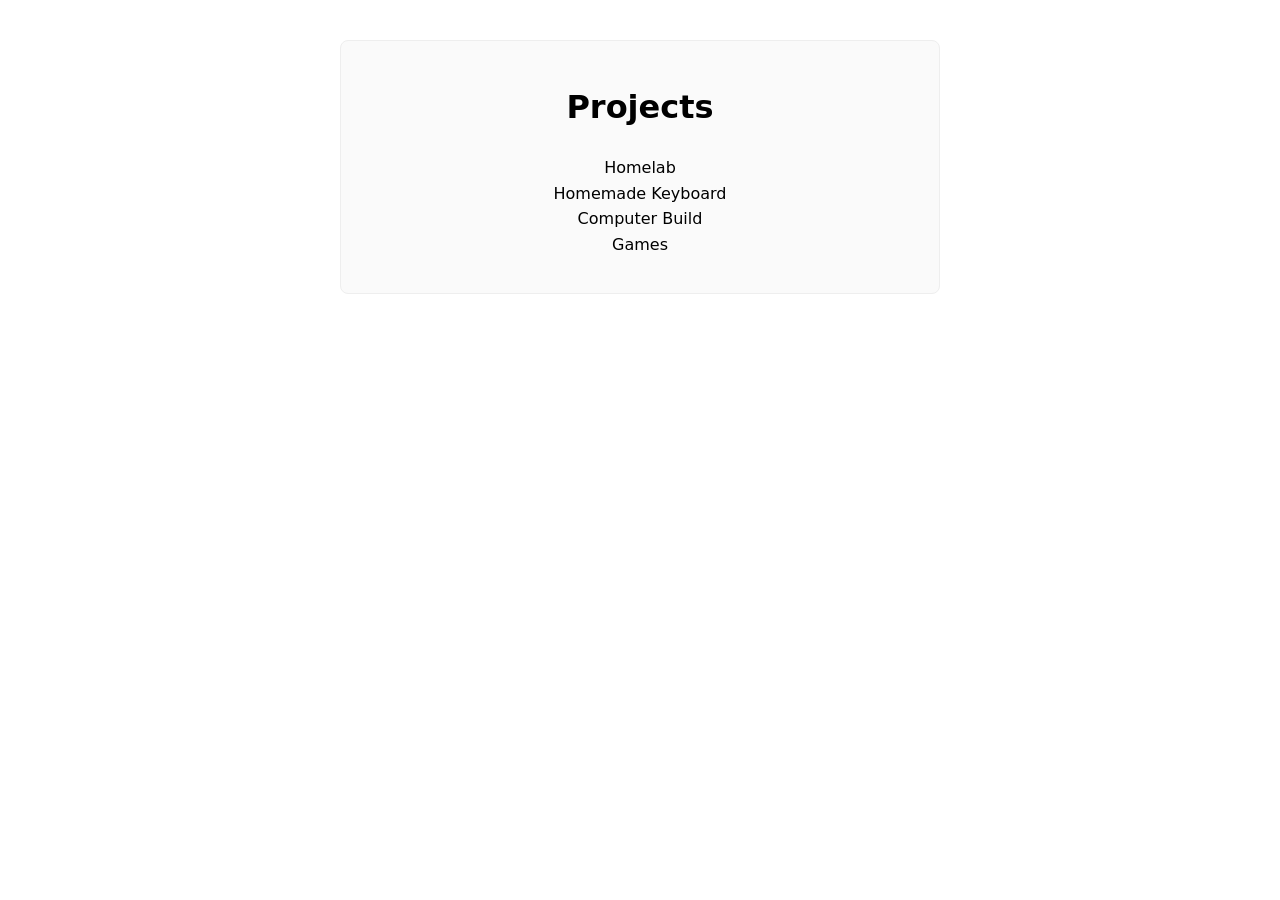
==== index.html @ ea63e4d2 "Replace newline characters with line breaks in projects" ====
<!DOCTYPE html>
<html lang="en">
<head>
    <meta charset="UTF-8">
    <meta name="viewport" content="width=device-width, initial-scale=1.0">
    <title>Portfolio</title>
    <style>
        body {
            font-family: system-ui, sans-serif;
            max-width: 600px;
            margin: 40px auto;
            padding: 0 20px;
            line-height: 1.6;
            text-align: center;
        }
        .card {
            border: 1px solid #eee;
            border-radius: 8px;
            padding: 20px;
            background: #fafafa;
        }
    </style>
</head>
<body>

    <main class="card">
        <h1>Projects</h1>
        <p>
        Homelab<br>
        Homemade Keyboard<br>
        Computer Build<br>
        Games<br>
        </p>
    </main>

</body>
</html>
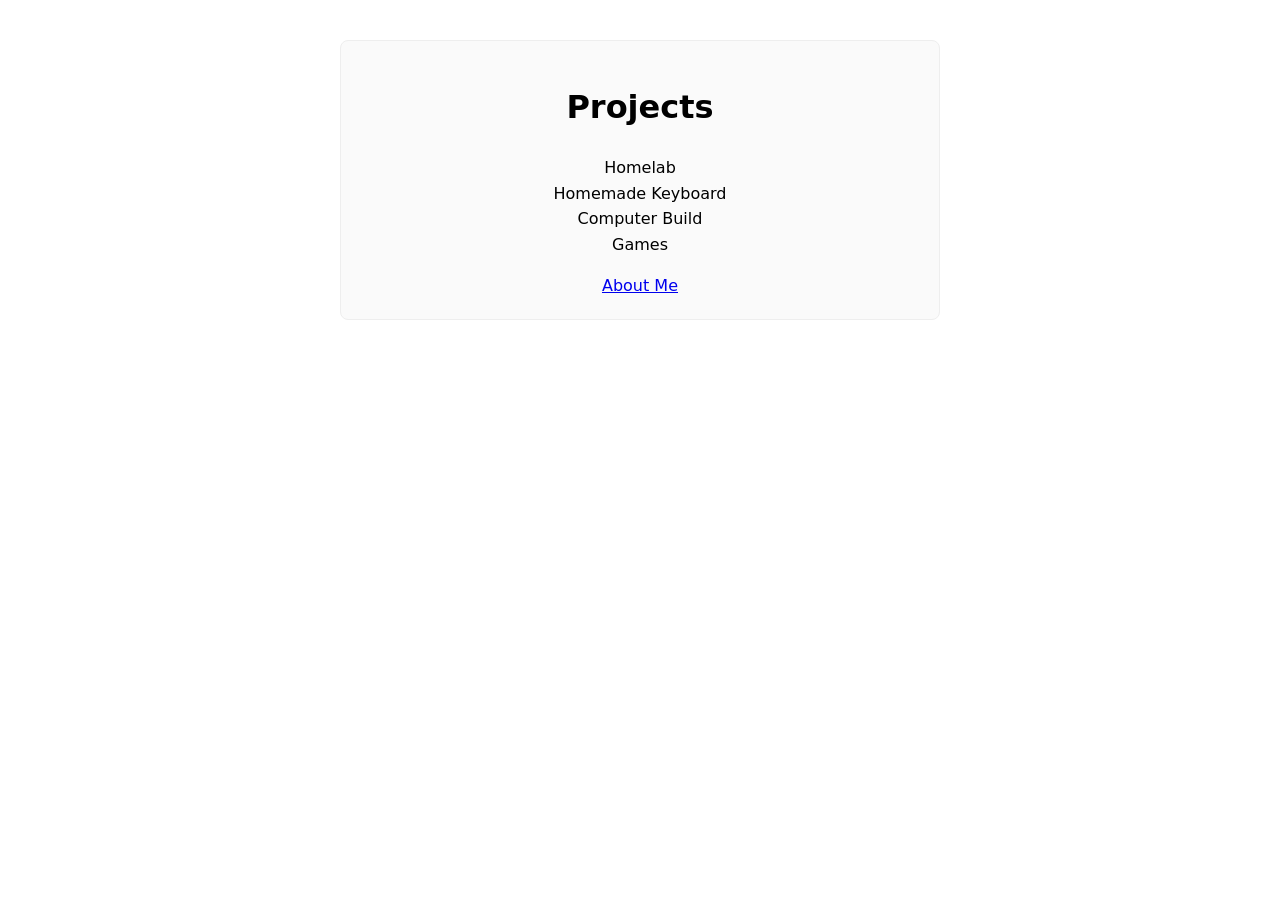
==== commit 9b8caa93: "Refactor title and add navigation to About Me" ====
--- a/index.html
+++ b/index.html
@@ -31,6 +31,9 @@
         Computer Build<br>
         Games<br>
         </p>
+        <nav>
+            <a href="about.html">About Me</a>
+        </nav>
     </main>
 
 </body>
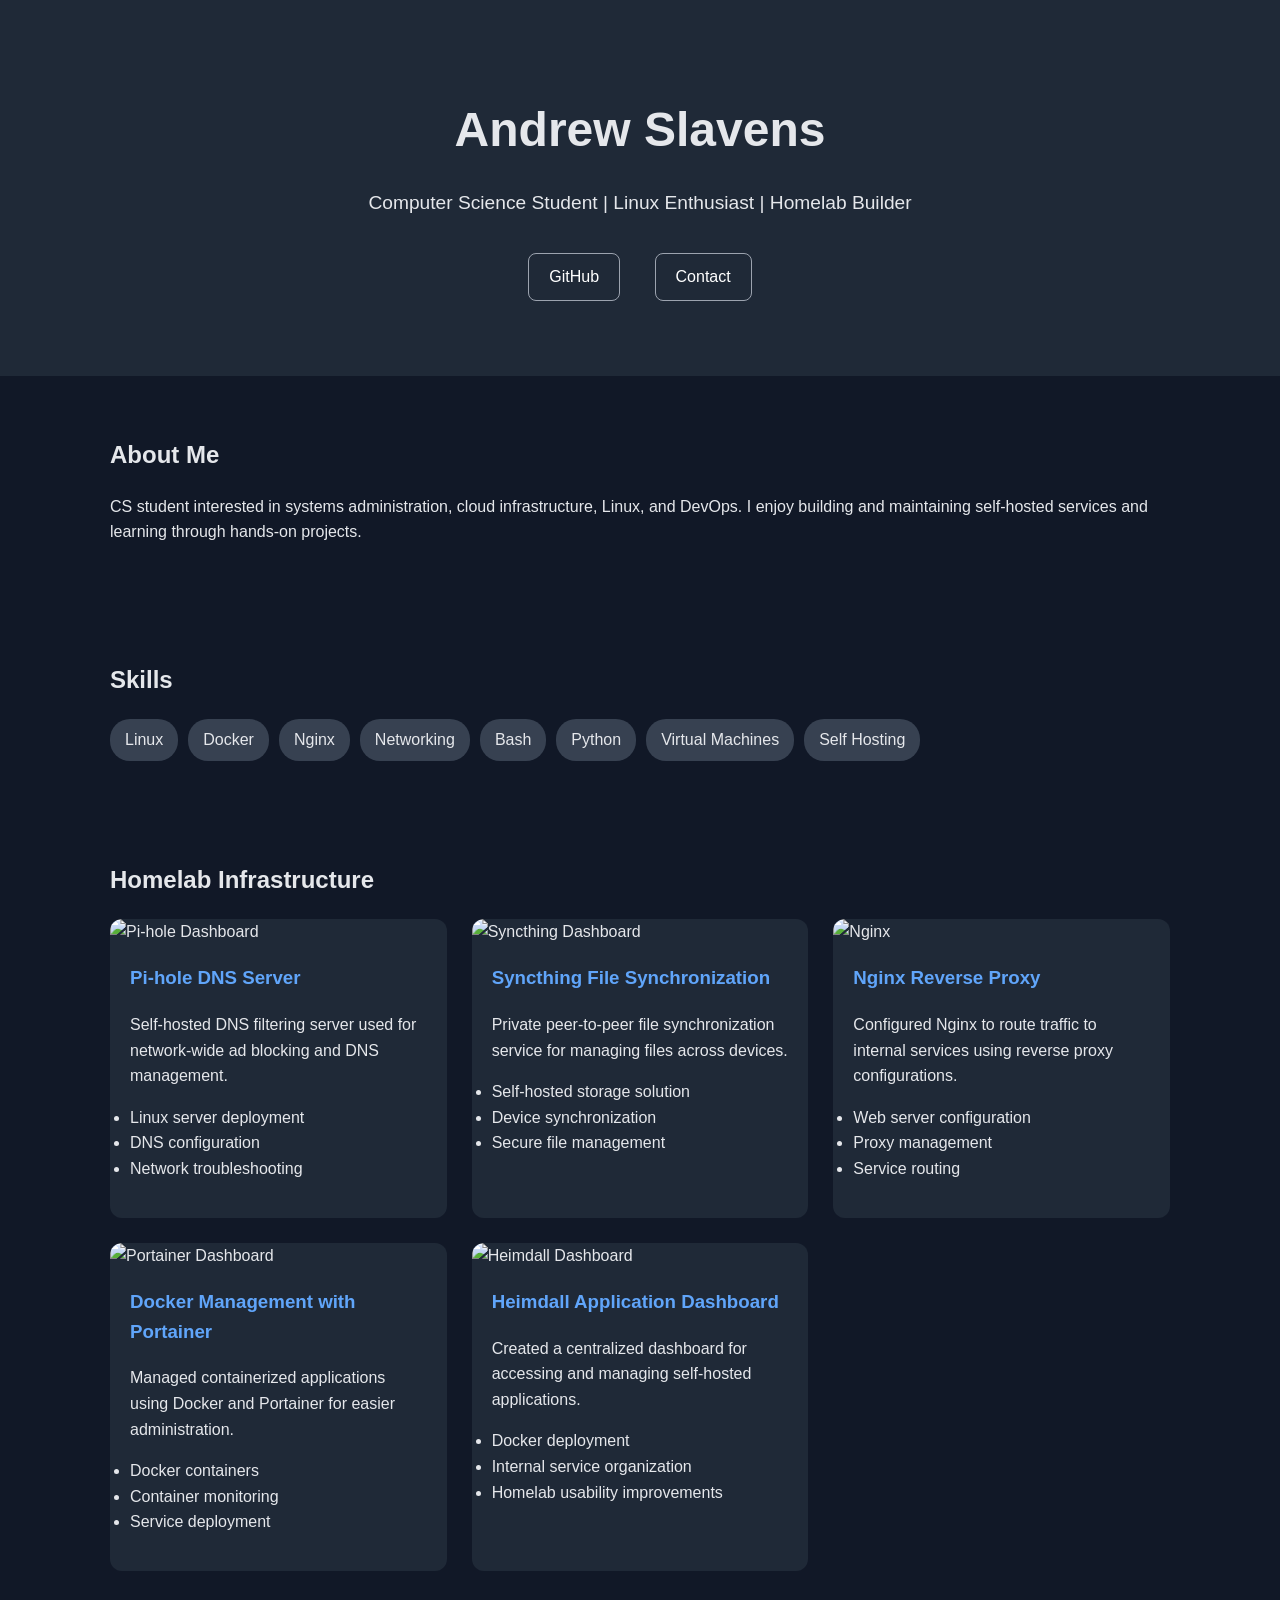
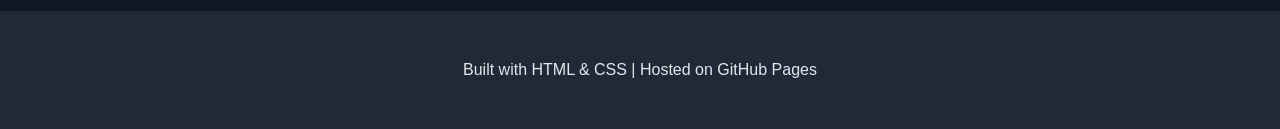
==== commit 564c73a4: "Revamp index.html with new content and structure Updated the title and added a header with personal " ====
--- a/index.html
+++ b/index.html
@@ -3,38 +3,166 @@
 <head>
     <meta charset="UTF-8">
     <meta name="viewport" content="width=device-width, initial-scale=1.0">
-    <title>Portfolio</title>
-    <style>
-        body {
-            font-family: system-ui, sans-serif;
-            max-width: 600px;
-            margin: 40px auto;
-            padding: 0 20px;
-            line-height: 1.6;
-            text-align: center;
-        }
-        .card {
-            border: 1px solid #eee;
-            border-radius: 8px;
-            padding: 20px;
-            background: #fafafa;
-        }
-    </style>
+    <title>Andrew Slavens | IT Portfolio</title>
+    <link rel="stylesheet" href="style.css">
 </head>
+
 <body>
 
-    <main class="card">
-        <h1>Projects</h1>
-        <p>
-        Homelab<br>
-        Homemade Keyboard<br>
-        Computer Build<br>
-        Games<br>
-        </p>
-        <nav>
-            <a href="about.html">About Me</a>
-        </nav>
-    </main>
+<header>
+    <h1>Andrew Slavens</h1>
+    <p>
+        Computer Science Student | Linux Enthusiast | Homelab Builder
+    </p>
+
+    <div class="links">
+        <a href="https://github.com/AlwaysAndrew8" target="_blank">
+            GitHub
+        </a>
+        <a href="mailto:drewslavens8@gmail.com">
+            Contact
+        </a>
+    </div>
+</header>
+
+
+<section>
+    <h2>About Me</h2>
+    <p>
+        CS student interested in systems administration, cloud infrastructure,
+        Linux, and DevOps. I enjoy building and maintaining self-hosted
+        services and learning through hands-on projects.
+    </p>
+</section>
+
+
+<section>
+    <h2>Skills</h2>
+
+    <div class="skills">
+        <span>Linux</span>
+        <span>Docker</span>
+        <span>Nginx</span>
+        <span>Networking</span>
+        <span>Bash</span>
+        <span>Python</span>
+        <span>Virtual Machines</span>
+        <span>Self Hosting</span>
+    </div>
+</section>
+
+
+<section>
+    <h2>Homelab Infrastructure</h2>
+
+    <div class="projects">
+
+
+        <article class="card">
+            <img src="/home/andrew/Downloads/ServerPhotos/Screenshot 2026-07-30 at 20-10-41 Pi-hole nephele.png" alt="Pi-hole Dashboard">
+
+            <h3>Pi-hole DNS Server</h3>
+
+            <p>
+                Self-hosted DNS filtering server used for network-wide
+                ad blocking and DNS management.
+            </p>
+
+            <ul>
+                <li>Linux server deployment</li>
+                <li>DNS configuration</li>
+                <li>Network troubleshooting</li>
+            </ul>
+        </article>
+
+
+
+        <article class="card">
+            <img src="Home/Downloads/ServerPhotos/Screenshot 2026-07-30 at 20-12-55 syncthing-srv Syncthing.png" alt="Syncthing Dashboard">
+
+            <h3>Syncthing File Synchronization</h3>
+
+            <p>
+                Private peer-to-peer file synchronization service for
+                managing files across devices.
+            </p>
+
+            <ul>
+                <li>Self-hosted storage solution</li>
+                <li>Device synchronization</li>
+                <li>Secure file management</li>
+            </ul>
+        </article>
+
+
+
+        <article class="card">
+            <img src="/home/andrew/Downloads/ServerPhotos/Screenshot 2026-07-30 at 20-11-18 Nginx Proxy Manager.png" alt="Nginx">
+
+            <h3>Nginx Reverse Proxy</h3>
+
+            <p>
+                Configured Nginx to route traffic to internal services
+                using reverse proxy configurations.
+            </p>
+
+            <ul>
+                <li>Web server configuration</li>
+                <li>Proxy management</li>
+                <li>Service routing</li>
+            </ul>
+        </article>
+
+
+
+        <article class="card">
+            <img src="/home/andrew/Downloads/ServerPhotos/Screenshot 2026-07-30 at 20-15-26 Portainer.png" alt="Portainer Dashboard">
+
+            <h3>Docker Management with Portainer</h3>
+
+            <p>
+                Managed containerized applications using Docker and
+                Portainer for easier administration.
+            </p>
+
+            <ul>
+                <li>Docker containers</li>
+                <li>Container monitoring</li>
+                <li>Service deployment</li>
+            </ul>
+        </article>
+
+
+
+        <article class="card">
+            <img src="/home/andrew/Downloads/ServerPhotos/Screenshot 2026-07-30 at 20-09-35 Heimdall.png" alt="Heimdall Dashboard">
+
+            <h3>Heimdall Application Dashboard</h3>
+
+            <p>
+                Created a centralized dashboard for accessing and managing
+                self-hosted applications.
+            </p>
+
+            <ul>
+                <li>Docker deployment</li>
+                <li>Internal service organization</li>
+                <li>Homelab usability improvements</li>
+            </ul>
+        </article>
+
+
+    </div>
+
+</section>
+
+
+<footer>
+    <p>
+        Built with HTML & CSS | Hosted on GitHub Pages
+    </p>
+</footer>
+
 
 </body>
 </html>
--- a/style.css
+++ b/style.css
@@ -0,0 +1,113 @@
+* {
+    box-sizing: border-box;
+}
+
+
+body {
+    margin: 0;
+    font-family: Arial, Helvetica, sans-serif;
+    background: #111827;
+    color: #e5e7eb;
+    line-height: 1.6;
+}
+
+
+header {
+    text-align: center;
+    padding: 60px 20px;
+    background: #1f2937;
+}
+
+
+header h1 {
+    font-size: 3rem;
+    margin-bottom: 10px;
+}
+
+
+header p {
+    font-size: 1.2rem;
+}
+
+
+.links a {
+    display: inline-block;
+    margin: 15px;
+    color: white;
+    text-decoration: none;
+    padding: 10px 20px;
+    border: 1px solid #9ca3af;
+    border-radius: 8px;
+}
+
+
+.links a:hover {
+    background: #374151;
+}
+
+
+
+section {
+    max-width: 1100px;
+    margin: auto;
+    padding: 40px 20px;
+}
+
+
+
+.skills {
+    display: flex;
+    flex-wrap: wrap;
+    gap: 10px;
+}
+
+
+.skills span {
+    background: #374151;
+    padding: 8px 15px;
+    border-radius: 20px;
+}
+
+
+
+.projects {
+    display: grid;
+    grid-template-columns: repeat(auto-fit, minmax(300px, 1fr));
+    gap: 25px;
+}
+
+
+
+.card {
+    background: #1f2937;
+    border-radius: 12px;
+    overflow: hidden;
+    padding-bottom: 20px;
+}
+
+
+.card img {
+    width: 100%;
+    height: 220px;
+    object-fit: cover;
+}
+
+
+.card h3,
+.card p,
+.card ul {
+    padding-left: 20px;
+    padding-right: 20px;
+}
+
+
+.card h3 {
+    color: #60a5fa;
+}
+
+
+footer {
+    text-align: center;
+    padding: 30px;
+    background: #1f2937;
+}
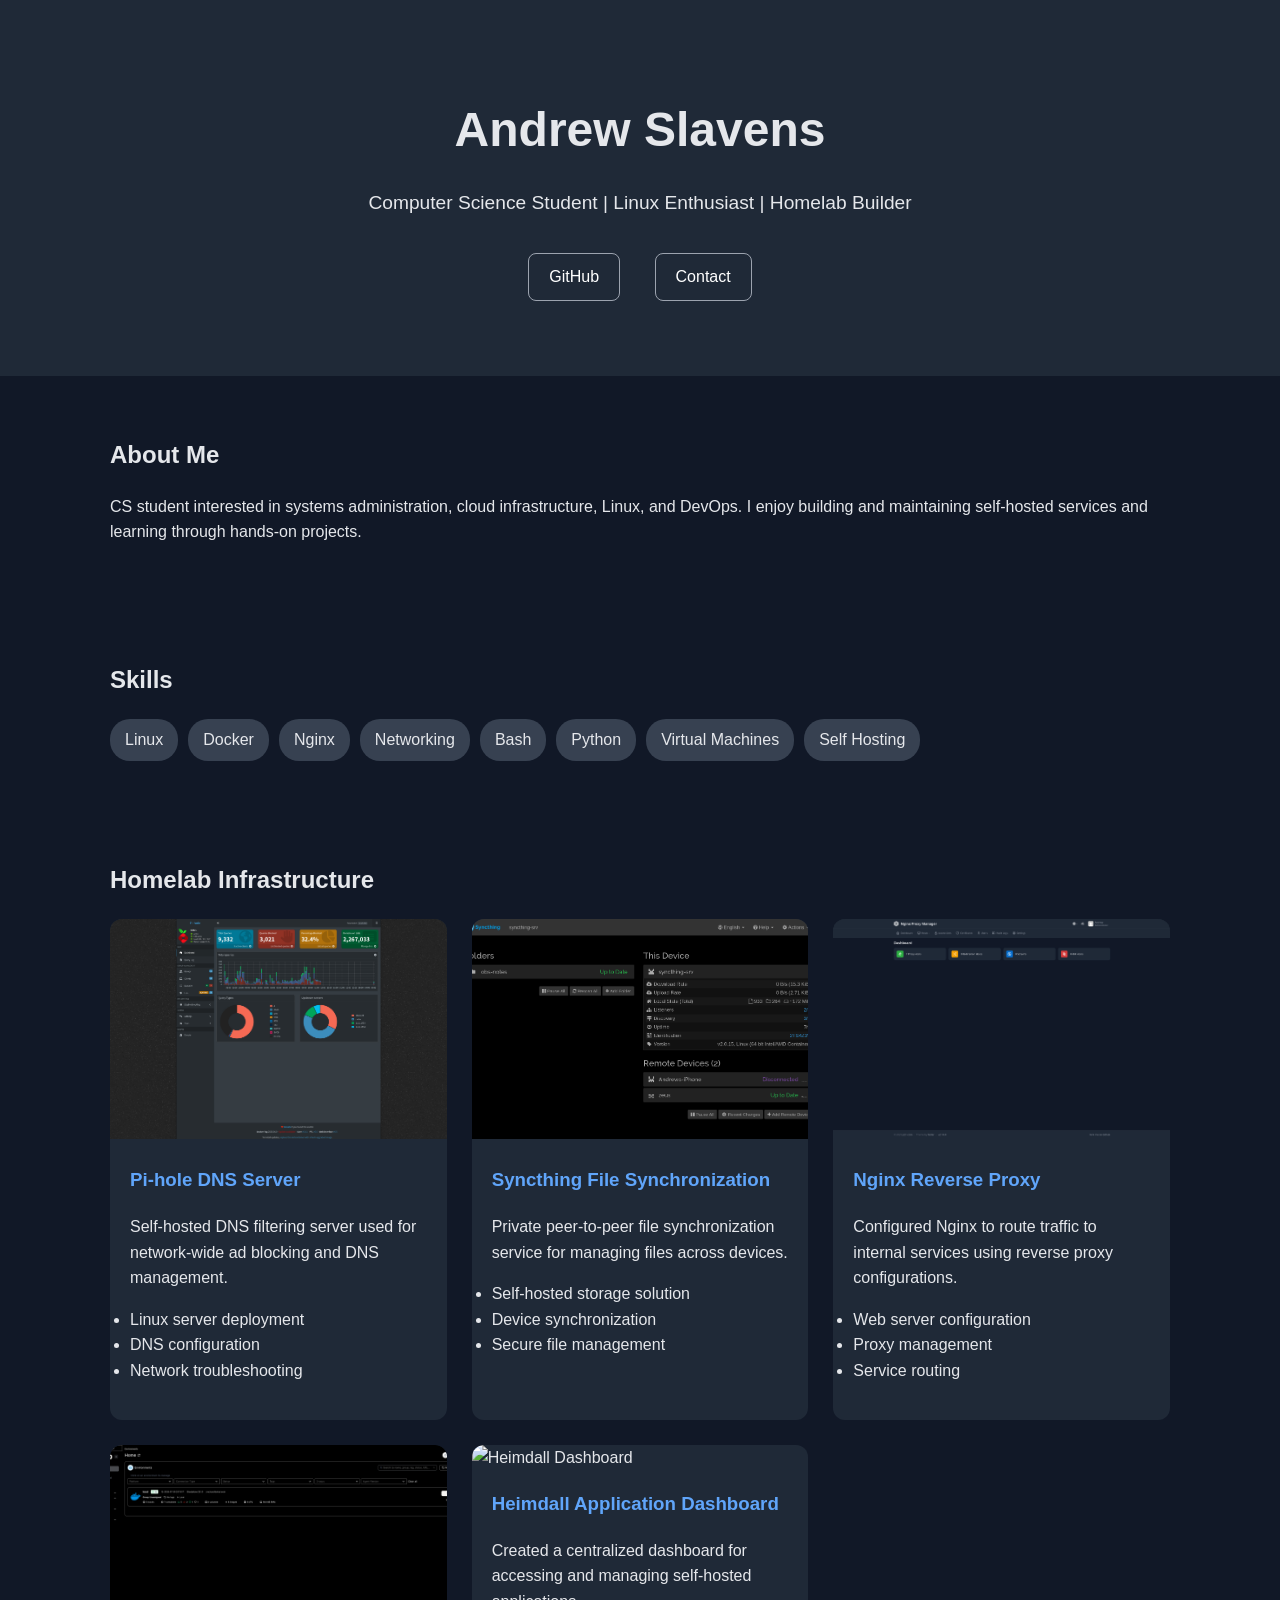
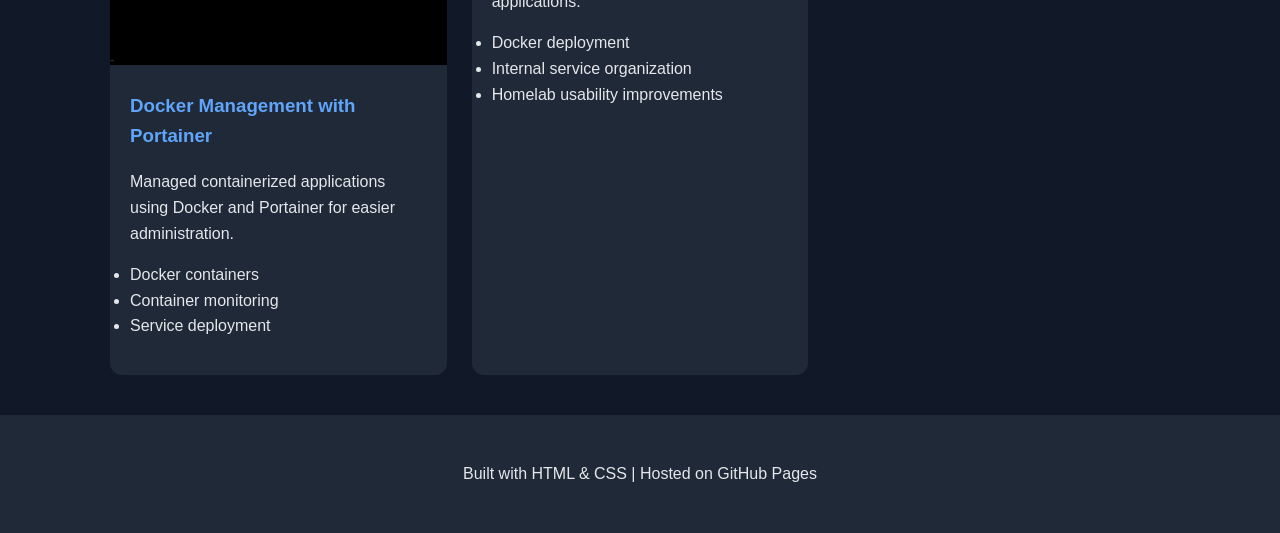
==== commit 24d15f09: "Update image paths in index.html" ====
--- a/index.html
+++ b/index.html
@@ -59,7 +59,7 @@
 
 
         <article class="card">
-            <img src="/home/andrew/Downloads/ServerPhotos/Screenshot 2026-07-30 at 20-10-41 Pi-hole nephele.png" alt="Pi-hole Dashboard">
+            <img src="images/Pi-holenephele.png" alt="Pi-hole Dashboard">
 
             <h3>Pi-hole DNS Server</h3>
 
@@ -78,7 +78,7 @@
 
 
         <article class="card">
-            <img src="Home/Downloads/ServerPhotos/Screenshot 2026-07-30 at 20-12-55 syncthing-srv Syncthing.png" alt="Syncthing Dashboard">
+            <img src="images/syncthing.png" alt="Syncthing Dashboard">
 
             <h3>Syncthing File Synchronization</h3>
 
@@ -97,7 +97,7 @@
 
 
         <article class="card">
-            <img src="/home/andrew/Downloads/ServerPhotos/Screenshot 2026-07-30 at 20-11-18 Nginx Proxy Manager.png" alt="Nginx">
+            <img src="images/Nginx.png" alt="Nginx">
 
             <h3>Nginx Reverse Proxy</h3>
 
@@ -116,7 +116,7 @@
 
 
         <article class="card">
-            <img src="/home/andrew/Downloads/ServerPhotos/Screenshot 2026-07-30 at 20-15-26 Portainer.png" alt="Portainer Dashboard">
+            <img src="images/portainer.png" alt="Portainer Dashboard">
 
             <h3>Docker Management with Portainer</h3>
 
@@ -135,7 +135,7 @@
 
 
         <article class="card">
-            <img src="/home/andrew/Downloads/ServerPhotos/Screenshot 2026-07-30 at 20-09-35 Heimdall.png" alt="Heimdall Dashboard">
+            <img src="images/heimdall.png" alt="Heimdall Dashboard">
 
             <h3>Heimdall Application Dashboard</h3>
 
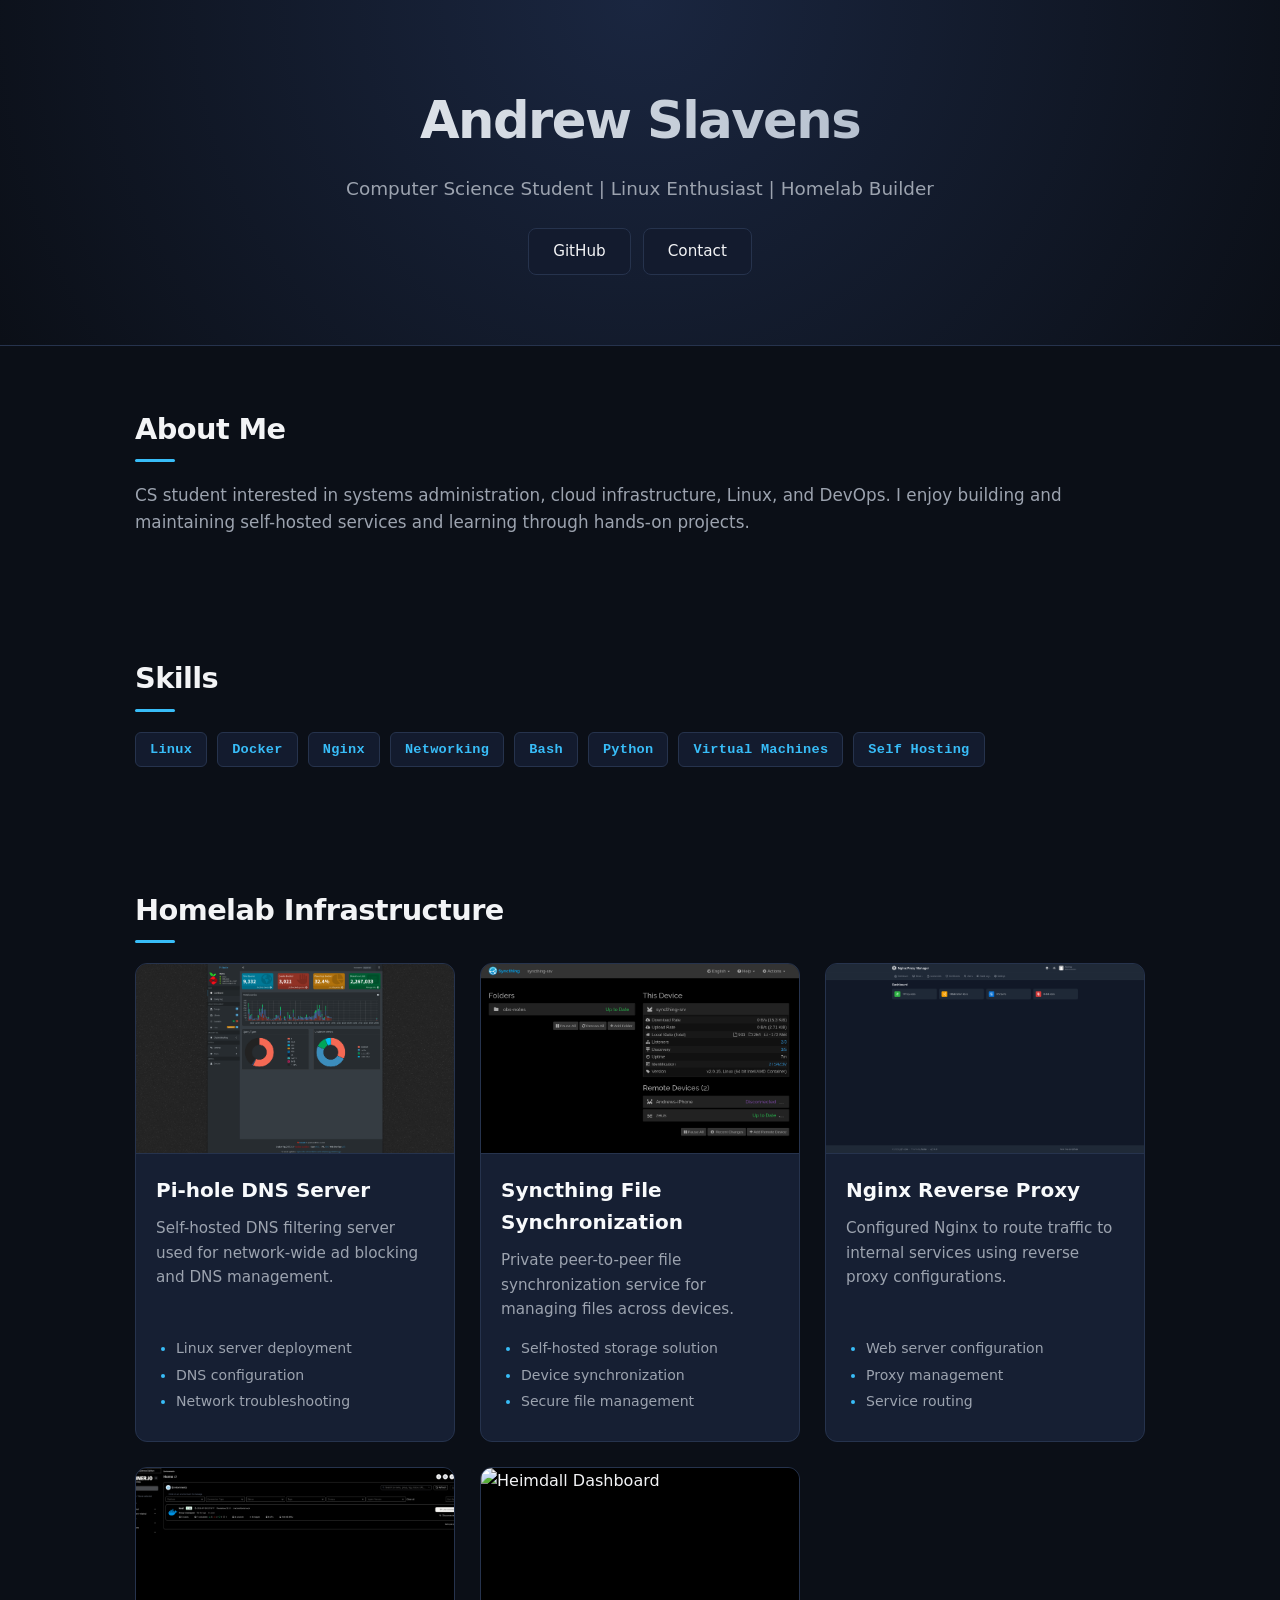
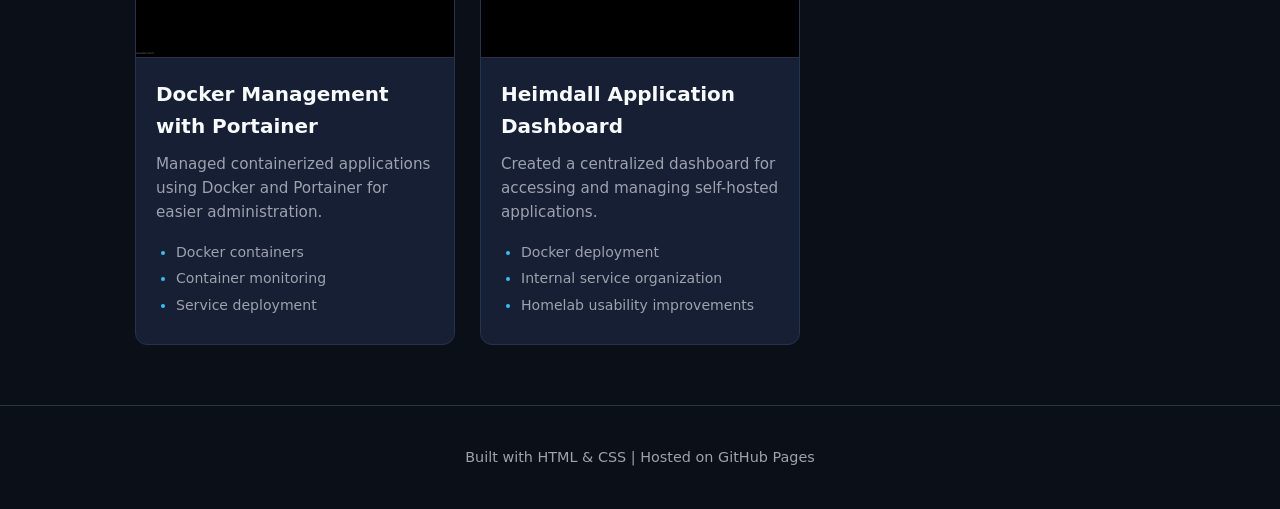
==== commit 8747c085: "Update index.html" ====
--- a/index.html
+++ b/index.html
@@ -59,7 +59,7 @@
 
 
         <article class="card">
-            <img src="images/Pi-holenephele.png" alt="Pi-hole Dashboard">
+            <img src="images/Pi-holenephele.png" alt="Pi-hole Dashboard" loading="lazy">
 
             <h3>Pi-hole DNS Server</h3>
 
@@ -78,7 +78,7 @@
 
 
         <article class="card">
-            <img src="images/syncthing.png" alt="Syncthing Dashboard">
+            <img src="images/syncthing.png" alt="Syncthing Dashboard" loading="lazy">
 
             <h3>Syncthing File Synchronization</h3>
 
@@ -97,7 +97,7 @@
 
 
         <article class="card">
-            <img src="images/Nginx.png" alt="Nginx">
+            <img src="images/Nginx.png" alt="Nginx" loading="lazy">
 
             <h3>Nginx Reverse Proxy</h3>
 
@@ -116,7 +116,7 @@
 
 
         <article class="card">
-            <img src="images/portainer.png" alt="Portainer Dashboard">
+            <img src="images/portainer.png" alt="Portainer Dashboard" loading="lazy">
 
             <h3>Docker Management with Portainer</h3>
 
@@ -135,7 +135,7 @@
 
 
         <article class="card">
-            <img src="images/heimdall.png" alt="Heimdall Dashboard">
+            <img src="images/heimdall.png" alt="Heimdall Dashboard" loading="lazy">
 
             <h3>Heimdall Application Dashboard</h3>
 
--- a/style.css
+++ b/style.css
@@ -1,113 +1,202 @@
+:root {
+    --bg-main: #0b0f17;
+    --bg-surface: #131b2e;
+    --bg-card: #161f33;
+    --bg-card-hover: #1c2740;
+    --accent: #38bdf8;
+    --accent-glow: rgba(56, 189, 248, 0.15);
+    --text-main: #f3f4f6;
+    --text-muted: #9ca3af;
+    --border: #26334d;
+}
+
 * {
     box-sizing: border-box;
-}
-
+    margin: 0;
+    padding: 0;
+}
 
 body {
-    margin: 0;
-    font-family: Arial, Helvetica, sans-serif;
-    background: #111827;
-    color: #e5e7eb;
+    font-family: system-ui, -apple-system, BlinkMacSystemFont, 'Segoe UI', Roboto, Oxygen, Ubuntu, Cantarell, sans-serif;
+    background: var(--bg-main);
+    color: var(--text-main);
     line-height: 1.6;
-}
-
-
+    -webkit-font-smoothing: antialiased;
+}
+
+/* Header Section */
 header {
     text-align: center;
-    padding: 60px 20px;
-    background: #1f2937;
-}
-
+    padding: 80px 20px 70px;
+    background: radial-gradient(circle at top, #1a2640 0%, var(--bg-main) 100%);
+    border-bottom: 1px solid var(--border);
+}
 
 header h1 {
-    font-size: 3rem;
-    margin-bottom: 10px;
-}
-
+    font-size: 3.2rem;
+    font-weight: 800;
+    letter-spacing: -0.03em;
+    margin-bottom: 12px;
+    background: linear-gradient(to right, #ffffff, #94a3b8);
+    -webkit-background-clip: text;
+    -webkit-text-fill-color: transparent;
+}
 
 header p {
-    font-size: 1.2rem;
-}
-
+    font-size: 1.15rem;
+    color: var(--text-muted);
+    max-width: 600px;
+    margin: 0 auto 25px;
+}
+
+/* Navigation Links / Buttons */
+.links {
+    display: flex;
+    justify-content: center;
+    gap: 12px;
+}
 
 .links a {
     display: inline-block;
-    margin: 15px;
-    color: white;
+    color: var(--text-main);
     text-decoration: none;
-    padding: 10px 20px;
-    border: 1px solid #9ca3af;
+    font-weight: 500;
+    font-size: 0.95rem;
+    padding: 10px 24px;
+    background: var(--bg-surface);
+    border: 1px solid var(--border);
     border-radius: 8px;
-}
-
+    transition: all 0.2s ease;
+}
 
 .links a:hover {
-    background: #374151;
-}
-
-
-
+    background: var(--bg-card-hover);
+    border-color: var(--accent);
+    box-shadow: 0 0 15px var(--accent-glow);
+    transform: translateY(-2px);
+}
+
+/* General Sections */
 section {
-    max-width: 1100px;
-    margin: auto;
-    padding: 40px 20px;
-}
-
-
-
+    max-width: 1050px;
+    margin: 0 auto;
+    padding: 60px 20px;
+}
+
+section h2 {
+    font-size: 1.8rem;
+    font-weight: 700;
+    margin-bottom: 20px;
+    letter-spacing: -0.02em;
+    position: relative;
+    padding-bottom: 10px;
+}
+
+section h2::after {
+    content: '';
+    position: absolute;
+    bottom: 0;
+    left: 0;
+    width: 40px;
+    height: 3px;
+    background: var(--accent);
+    border-radius: 2px;
+}
+
+section p {
+    color: var(--text-muted);
+    font-size: 1.05rem;
+}
+
+/* Skills Badges */
 .skills {
     display: flex;
     flex-wrap: wrap;
     gap: 10px;
-}
-
+    margin-top: 10px;
+}
 
 .skills span {
-    background: #374151;
-    padding: 8px 15px;
-    border-radius: 20px;
-}
-
-
-
+    background: var(--bg-surface);
+    color: var(--accent);
+    font-size: 0.85rem;
+    font-weight: 600;
+    font-family: ui-monospace, SFMono-Regular, Menlo, Monaco, Consolas, monospace;
+    padding: 6px 14px;
+    border: 1px solid var(--border);
+    border-radius: 6px;
+    letter-spacing: 0.02em;
+}
+
+/* Projects Grid */
 .projects {
     display: grid;
-    grid-template-columns: repeat(auto-fit, minmax(300px, 1fr));
+    grid-template-columns: repeat(auto-fit, minmax(310px, 1fr));
     gap: 25px;
-}
-
-
-
+    margin-top: 20px;
+}
+
+/* Card Styling */
 .card {
-    background: #1f2937;
+    background: var(--bg-card);
+    border: 1px solid var(--border);
     border-radius: 12px;
     overflow: hidden;
-    padding-bottom: 20px;
-}
-
+    padding-bottom: 24px;
+    display: flex;
+    flex-direction: column;
+    transition: all 0.25s ease;
+}
+
+.card:hover {
+    background: var(--bg-card-hover);
+    border-color: #384d70;
+    transform: translateY(-4px);
+    box-shadow: 0 12px 30px rgba(0, 0, 0, 0.4);
+}
 
 .card img {
     width: 100%;
-    height: 220px;
+    height: 190px;
     object-fit: cover;
-}
-
-
-.card h3,
-.card p,
+    border-bottom: 1px solid var(--border);
+    background: #000;
+}
+
+.card h3 {
+    color: #f8fafc;
+    font-size: 1.25rem;
+    margin: 20px 20px 10px;
+}
+
+.card p {
+    color: var(--text-muted);
+    font-size: 0.95rem;
+    margin: 0 20px 16px;
+    flex-grow: 1;
+}
+
 .card ul {
+    margin: 0 20px;
     padding-left: 20px;
-    padding-right: 20px;
-}
-
-
-.card h3 {
-    color: #60a5fa;
-}
-
-
+    color: var(--text-muted);
+    font-size: 0.88rem;
+}
+
+.card ul li {
+    margin-bottom: 4px;
+}
+
+.card ul li::marker {
+    color: var(--accent);
+}
+
+/* Footer */
 footer {
     text-align: center;
-    padding: 30px;
-    background: #1f2937;
-}
+    padding: 40px 20px;
+    background: var(--bg-main);
+    border-top: 1px solid var(--border);
+    color: var(--text-muted);
+    font-size: 0.9rem;
+}
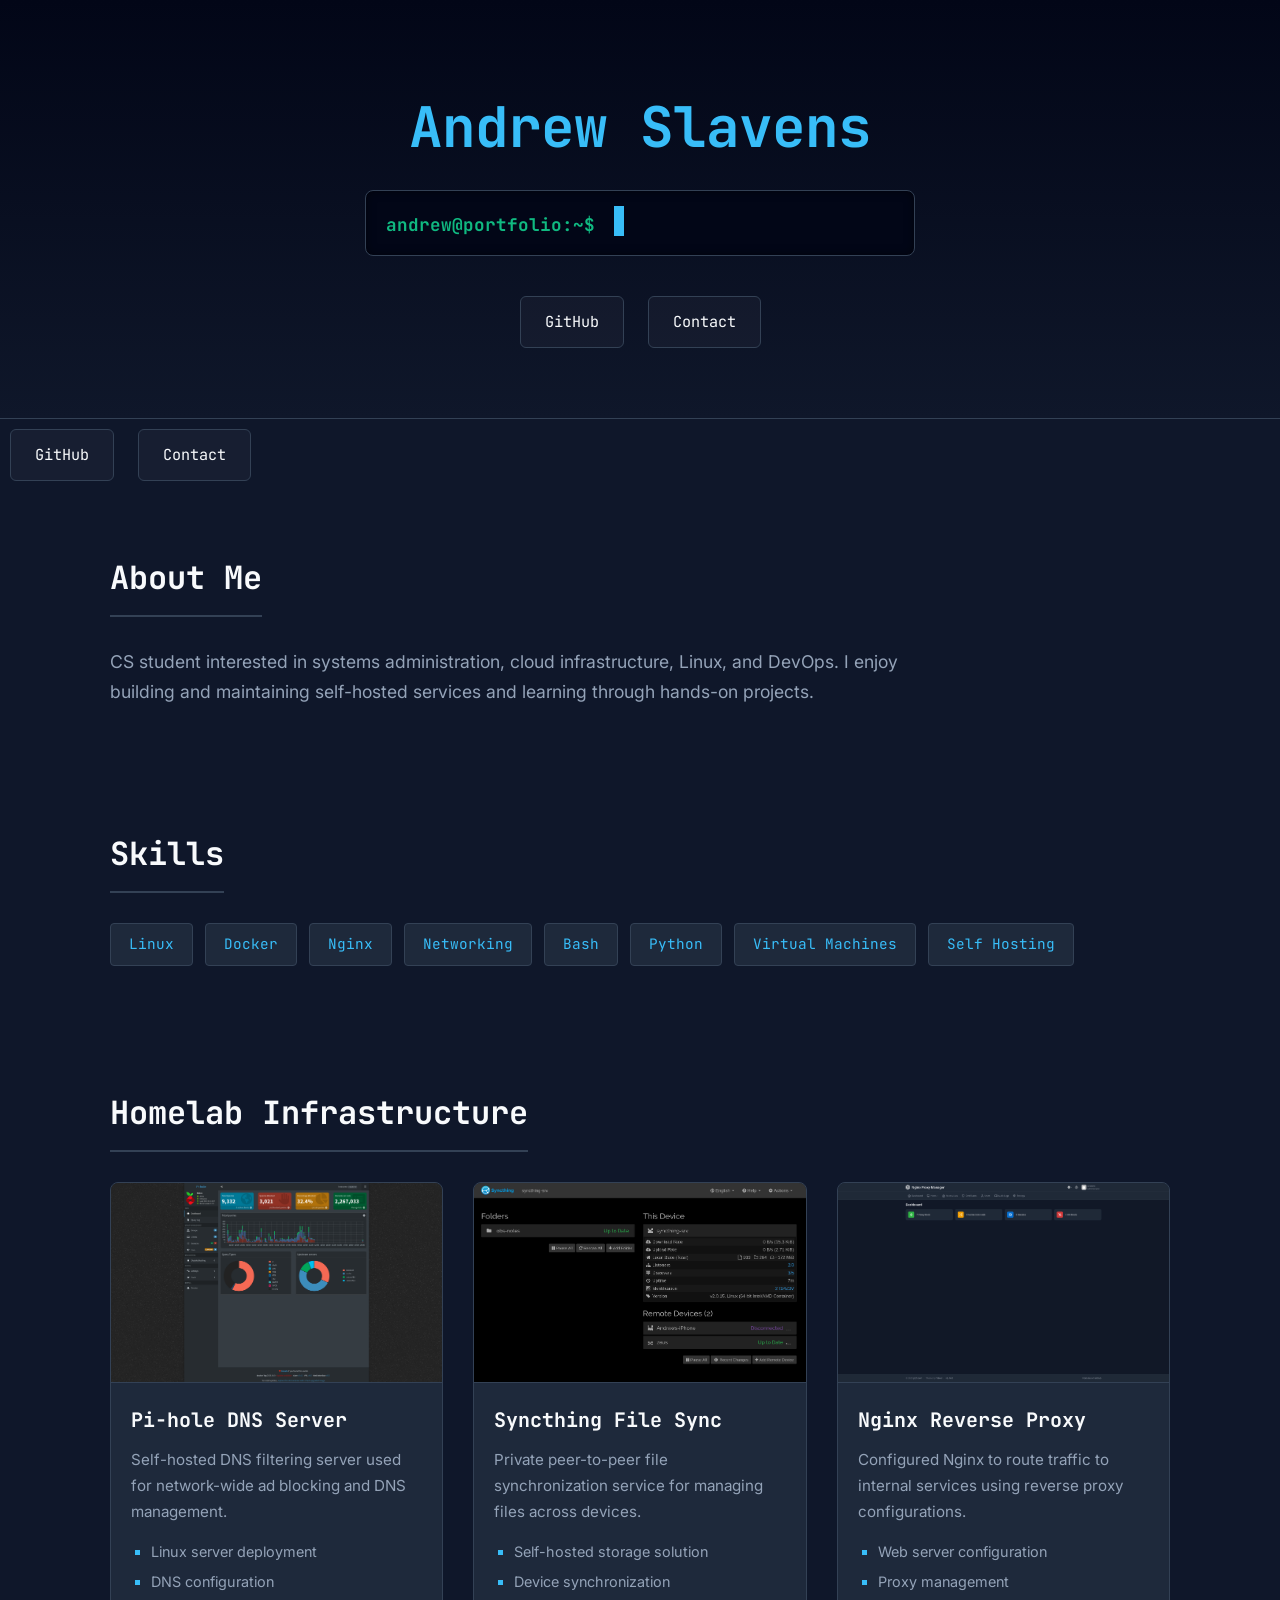
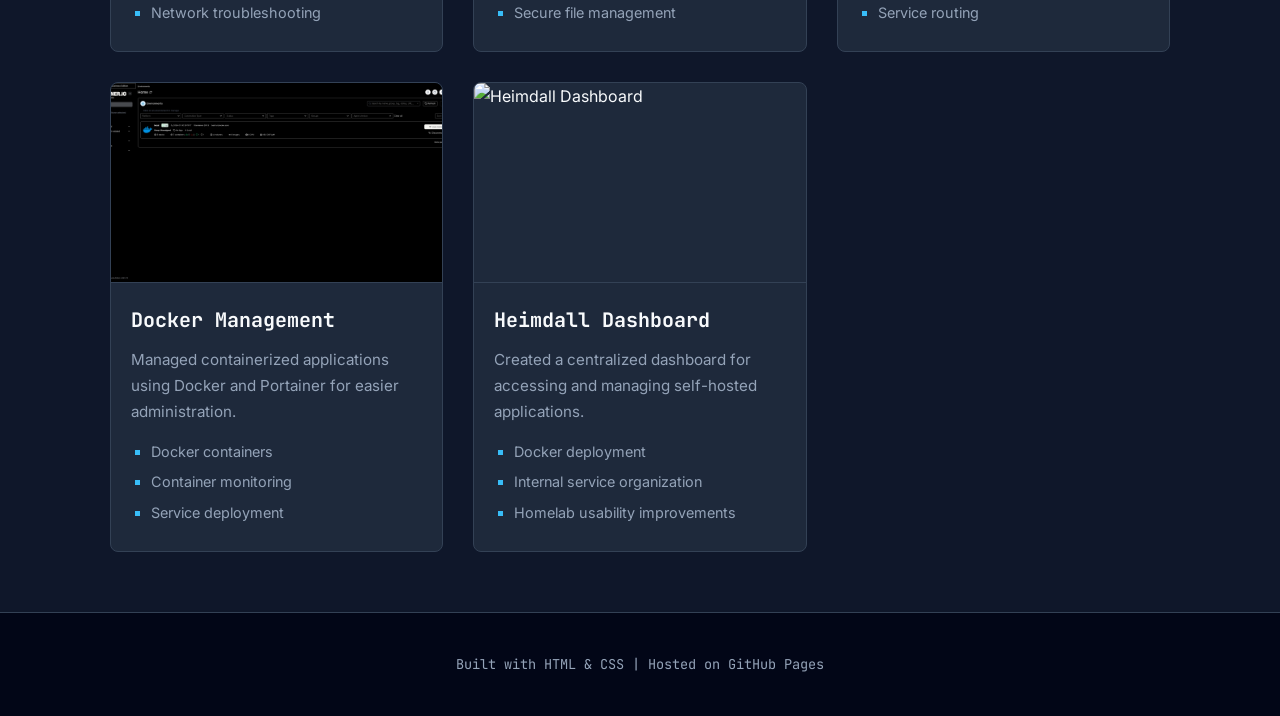
==== commit ca4e4e7d: "Enhance styling with Google Fonts and update project titles Added Google Fonts for a modern aestheti" ====
--- a/index.html
+++ b/index.html
@@ -4,6 +4,10 @@
     <meta charset="UTF-8">
     <meta name="viewport" content="width=device-width, initial-scale=1.0">
     <title>Andrew Slavens | IT Portfolio</title>
+    <!-- Added Google Fonts for the modern tech aesthetic -->
+    <link rel="preconnect" href="https://fonts.googleapis.com">
+    <link rel="preconnect" href="https://fonts.gstatic.com" crossorigin>
+    <link href="https://fonts.googleapis.com/css2?family=Inter:wght@400;500;600&family=JetBrains+Mono:wght@400;700&display=swap" rel="stylesheet">
     <link rel="stylesheet" href="style.css">
 </head>
 
@@ -11,9 +15,16 @@
 
 <header>
     <h1>Andrew Slavens</h1>
-    <p>
-        Computer Science Student | Linux Enthusiast | Homelab Builder
-    </p>
+    <div class="terminal-container">
+        <span class="prompt">andrew@portfolio:~$</span>
+        <span id="typewriter"></span><span class="cursor">&nbsp;</span>
+    </div>
+
+    <div class="links">
+        <a href="https://github.com/AlwaysAndrew8" target="_blank">GitHub</a>
+        <a href="mailto:drewslavens8@gmail.com">Contact</a>
+    </div>
+</header>
 
     <div class="links">
         <a href="https://github.com/AlwaysAndrew8" target="_blank">
@@ -25,7 +36,6 @@
     </div>
 </header>
 
-
 <section>
     <h2>About Me</h2>
     <p>
@@ -35,10 +45,8 @@
     </p>
 </section>
 
-
 <section>
     <h2>Skills</h2>
-
     <div class="skills">
         <span>Linux</span>
         <span>Docker</span>
@@ -51,23 +59,17 @@
     </div>
 </section>
 
-
 <section>
     <h2>Homelab Infrastructure</h2>
-
     <div class="projects">
 
-
         <article class="card">
-            <img src="images/Pi-holenephele.png" alt="Pi-hole Dashboard" loading="lazy">
-
+            <img src="images/Pi-holenephele.png" alt="Pi-hole Dashboard">
             <h3>Pi-hole DNS Server</h3>
-
             <p>
                 Self-hosted DNS filtering server used for network-wide
                 ad blocking and DNS management.
             </p>
-
             <ul>
                 <li>Linux server deployment</li>
                 <li>DNS configuration</li>
@@ -75,18 +77,13 @@
             </ul>
         </article>
 
-
-
         <article class="card">
-            <img src="images/syncthing.png" alt="Syncthing Dashboard" loading="lazy">
-
-            <h3>Syncthing File Synchronization</h3>
-
+            <img src="images/syncthing.png" alt="Syncthing Dashboard">
+            <h3>Syncthing File Sync</h3>
             <p>
                 Private peer-to-peer file synchronization service for
                 managing files across devices.
             </p>
-
             <ul>
                 <li>Self-hosted storage solution</li>
                 <li>Device synchronization</li>
@@ -94,18 +91,13 @@
             </ul>
         </article>
 
-
-
         <article class="card">
-            <img src="images/Nginx.png" alt="Nginx" loading="lazy">
-
+            <img src="images/Nginx.png" alt="Nginx">
             <h3>Nginx Reverse Proxy</h3>
-
             <p>
                 Configured Nginx to route traffic to internal services
                 using reverse proxy configurations.
             </p>
-
             <ul>
                 <li>Web server configuration</li>
                 <li>Proxy management</li>
@@ -113,18 +105,13 @@
             </ul>
         </article>
 
-
-
         <article class="card">
-            <img src="images/portainer.png" alt="Portainer Dashboard" loading="lazy">
-
-            <h3>Docker Management with Portainer</h3>
-
+            <img src="images/portainer.png" alt="Portainer Dashboard">
+            <h3>Docker Management</h3>
             <p>
                 Managed containerized applications using Docker and
                 Portainer for easier administration.
             </p>
-
             <ul>
                 <li>Docker containers</li>
                 <li>Container monitoring</li>
@@ -132,18 +119,13 @@
             </ul>
         </article>
 
-
-
         <article class="card">
-            <img src="images/heimdall.png" alt="Heimdall Dashboard" loading="lazy">
-
-            <h3>Heimdall Application Dashboard</h3>
-
+            <img src="images/heimdall.png" alt="Heimdall Dashboard">
+            <h3>Heimdall Dashboard</h3>
             <p>
                 Created a centralized dashboard for accessing and managing
                 self-hosted applications.
             </p>
-
             <ul>
                 <li>Docker deployment</li>
                 <li>Internal service organization</li>
@@ -151,18 +133,14 @@
             </ul>
         </article>
 
-
     </div>
-
 </section>
-
 
 <footer>
     <p>
         Built with HTML & CSS | Hosted on GitHub Pages
     </p>
 </footer>
-
-
+<script src="script.js"></script>
 </body>
 </html>
--- a/style.css
+++ b/style.css
@@ -1,13 +1,12 @@
 :root {
-    --bg-main: #0b0f17;
-    --bg-surface: #131b2e;
-    --bg-card: #161f33;
-    --bg-card-hover: #1c2740;
-    --accent: #38bdf8;
-    --accent-glow: rgba(56, 189, 248, 0.15);
-    --text-main: #f3f4f6;
-    --text-muted: #9ca3af;
-    --border: #26334d;
+    /* Core color palette */
+    --bg-color: #0f172a;        /* Deep slate background */
+    --card-bg: #1e293b;         /* Slightly lighter slate for cards */
+    --text-main: #f8fafc;       /* Crisp white for headings */
+    --text-muted: #94a3b8;      /* Soft gray for paragraphs */
+    --accent: #38bdf8;          /* Bright tech blue */
+    --accent-hover: #0284c7;    /* Deeper blue for hover states */
+    --border-color: #334155;    /* Subtle border lines */
 }
 
 * {
@@ -17,154 +16,138 @@
 }
 
 body {
-    font-family: system-ui, -apple-system, BlinkMacSystemFont, 'Segoe UI', Roboto, Oxygen, Ubuntu, Cantarell, sans-serif;
-    background: var(--bg-main);
-    color: var(--text-main);
-    line-height: 1.6;
+    font-family: 'Inter', Helvetica, sans-serif;
+    background: var(--bg-color);
+    color: var(--text-main);
+    line-height: 1.7;
     -webkit-font-smoothing: antialiased;
 }
 
-/* Header Section */
+/* Typography Overrides for the Tech Aesthetic */
+h1, h2, h3, .skills span, footer {
+    font-family: 'JetBrains Mono', monospace;
+}
+
 header {
     text-align: center;
-    padding: 80px 20px 70px;
-    background: radial-gradient(circle at top, #1a2640 0%, var(--bg-main) 100%);
-    border-bottom: 1px solid var(--border);
+    padding: 80px 20px 60px;
+    background: linear-gradient(180deg, #020617 0%, var(--bg-color) 100%);
+    border-bottom: 1px solid var(--border-color);
 }
 
 header h1 {
-    font-size: 3.2rem;
-    font-weight: 800;
-    letter-spacing: -0.03em;
-    margin-bottom: 12px;
-    background: linear-gradient(to right, #ffffff, #94a3b8);
-    -webkit-background-clip: text;
-    -webkit-text-fill-color: transparent;
+    font-size: 3.5rem;
+    margin-bottom: 15px;
+    color: var(--accent);
+    letter-spacing: -1px;
 }
 
 header p {
-    font-size: 1.15rem;
+    font-size: 1.2rem;
     color: var(--text-muted);
     max-width: 600px;
-    margin: 0 auto 25px;
-}
-
-/* Navigation Links / Buttons */
-.links {
-    display: flex;
-    justify-content: center;
-    gap: 12px;
+    margin: 0 auto 30px;
 }
 
 .links a {
     display: inline-block;
+    margin: 10px;
     color: var(--text-main);
     text-decoration: none;
-    font-weight: 500;
+    padding: 12px 24px;
+    border: 1px solid var(--border-color);
+    border-radius: 6px;
+    font-family: 'JetBrains Mono', monospace;
     font-size: 0.95rem;
-    padding: 10px 24px;
-    background: var(--bg-surface);
-    border: 1px solid var(--border);
-    border-radius: 8px;
     transition: all 0.2s ease;
+    background: rgba(255, 255, 255, 0.03);
 }
 
 .links a:hover {
-    background: var(--bg-card-hover);
+    background: var(--accent);
     border-color: var(--accent);
-    box-shadow: 0 0 15px var(--accent-glow);
+    color: #0f172a; /* Dark text on hover for contrast */
     transform: translateY(-2px);
-}
-
-/* General Sections */
+    box-shadow: 0 4px 12px rgba(56, 189, 248, 0.2);
+}
+
 section {
-    max-width: 1050px;
-    margin: 0 auto;
+    max-width: 1100px;
+    margin: auto;
     padding: 60px 20px;
 }
 
 section h2 {
-    font-size: 1.8rem;
-    font-weight: 700;
-    margin-bottom: 20px;
-    letter-spacing: -0.02em;
-    position: relative;
+    font-size: 2rem;
+    margin-bottom: 30px;
+    color: var(--text-main);
+    border-bottom: 2px solid var(--border-color);
     padding-bottom: 10px;
-}
-
-section h2::after {
-    content: '';
-    position: absolute;
-    bottom: 0;
-    left: 0;
-    width: 40px;
-    height: 3px;
-    background: var(--accent);
-    border-radius: 2px;
+    display: inline-block;
 }
 
 section p {
     color: var(--text-muted);
-    font-size: 1.05rem;
-}
-
-/* Skills Badges */
+    font-size: 1.1rem;
+    max-width: 800px;
+}
+
+/* Skills */
 .skills {
     display: flex;
     flex-wrap: wrap;
-    gap: 10px;
-    margin-top: 10px;
+    gap: 12px;
 }
 
 .skills span {
-    background: var(--bg-surface);
+    background: var(--card-bg);
     color: var(--accent);
-    font-size: 0.85rem;
-    font-weight: 600;
-    font-family: ui-monospace, SFMono-Regular, Menlo, Monaco, Consolas, monospace;
-    padding: 6px 14px;
-    border: 1px solid var(--border);
-    border-radius: 6px;
-    letter-spacing: 0.02em;
+    padding: 8px 18px;
+    border: 1px solid var(--border-color);
+    border-radius: 4px; /* Sharper corners for a structural look */
+    font-size: 0.9rem;
+    transition: all 0.2s ease;
+    cursor: default;
+}
+
+.skills span:hover {
+    border-color: var(--accent);
+    box-shadow: 0 0 12px rgba(56, 189, 248, 0.15);
+    transform: translateY(-2px);
 }
 
 /* Projects Grid */
 .projects {
     display: grid;
-    grid-template-columns: repeat(auto-fit, minmax(310px, 1fr));
-    gap: 25px;
-    margin-top: 20px;
-}
-
-/* Card Styling */
+    grid-template-columns: repeat(auto-fit, minmax(300px, 1fr));
+    gap: 30px;
+}
+
 .card {
-    background: var(--bg-card);
-    border: 1px solid var(--border);
-    border-radius: 12px;
+    background: var(--card-bg);
+    border-radius: 8px;
+    border: 1px solid var(--border-color);
     overflow: hidden;
-    padding-bottom: 24px;
     display: flex;
     flex-direction: column;
-    transition: all 0.25s ease;
+    transition: transform 0.3s ease, box-shadow 0.3s ease, border-color 0.3s ease;
 }
 
 .card:hover {
-    background: var(--bg-card-hover);
-    border-color: #384d70;
-    transform: translateY(-4px);
-    box-shadow: 0 12px 30px rgba(0, 0, 0, 0.4);
+    transform: translateY(-6px);
+    box-shadow: 0 12px 24px rgba(0, 0, 0, 0.4);
+    border-color: #475569;
 }
 
 .card img {
     width: 100%;
-    height: 190px;
+    height: 200px;
     object-fit: cover;
-    border-bottom: 1px solid var(--border);
-    background: #000;
+    border-bottom: 1px solid var(--border-color);
 }
 
 .card h3 {
-    color: #f8fafc;
+    color: var(--text-main);
     font-size: 1.25rem;
     margin: 20px 20px 10px;
 }
@@ -172,31 +155,69 @@
 .card p {
     color: var(--text-muted);
     font-size: 0.95rem;
-    margin: 0 20px 16px;
-    flex-grow: 1;
+    margin: 0 20px 15px;
+    flex-grow: 1; /* Pushes the bullet list to the bottom evenly */
 }
 
 .card ul {
-    margin: 0 20px;
+    margin: 0 20px 20px;
     padding-left: 20px;
     color: var(--text-muted);
-    font-size: 0.88rem;
+    font-size: 0.9rem;
 }
 
 .card ul li {
-    margin-bottom: 4px;
+    margin-bottom: 6px;
+    list-style-type: square;
 }
 
 .card ul li::marker {
     color: var(--accent);
 }
 
-/* Footer */
 footer {
     text-align: center;
     padding: 40px 20px;
-    background: var(--bg-main);
-    border-top: 1px solid var(--border);
-    color: var(--text-muted);
-    font-size: 0.9rem;
-}
+    background: #020617;
+    color: var(--text-muted);
+    border-top: 1px solid var(--border-color);
+    font-size: 0.85rem;
+}
+/* Terminal Typing Effect */
+.terminal-container {
+    font-family: 'JetBrains Mono', monospace;
+    font-size: 1.1rem;
+    color: var(--text-muted);
+    background: #020617; /* Deep black for the terminal background */
+    max-width: 550px;
+    margin: 0 auto 30px;
+    padding: 15px 20px;
+    border-radius: 8px;
+    border: 1px solid var(--border-color);
+    text-align: left;
+    box-shadow: inset 0 0 10px rgba(0, 0, 0, 0.5);
+}
+
+.prompt {
+    color: #10b981; /* Standard terminal green */
+    margin-right: 8px;
+    font-weight: bold;
+}
+
+#typewriter {
+    color: var(--text-main);
+}
+
+/* The blinking cursor block */
+.cursor {
+    display: inline-block;
+    width: 10px;
+    background-color: var(--accent);
+    animation: blink 1s step-end infinite;
+    vertical-align: text-bottom;
+}
+
+@keyframes blink {
+    0%, 100% { opacity: 1; }
+    50% { opacity: 0; }
+}
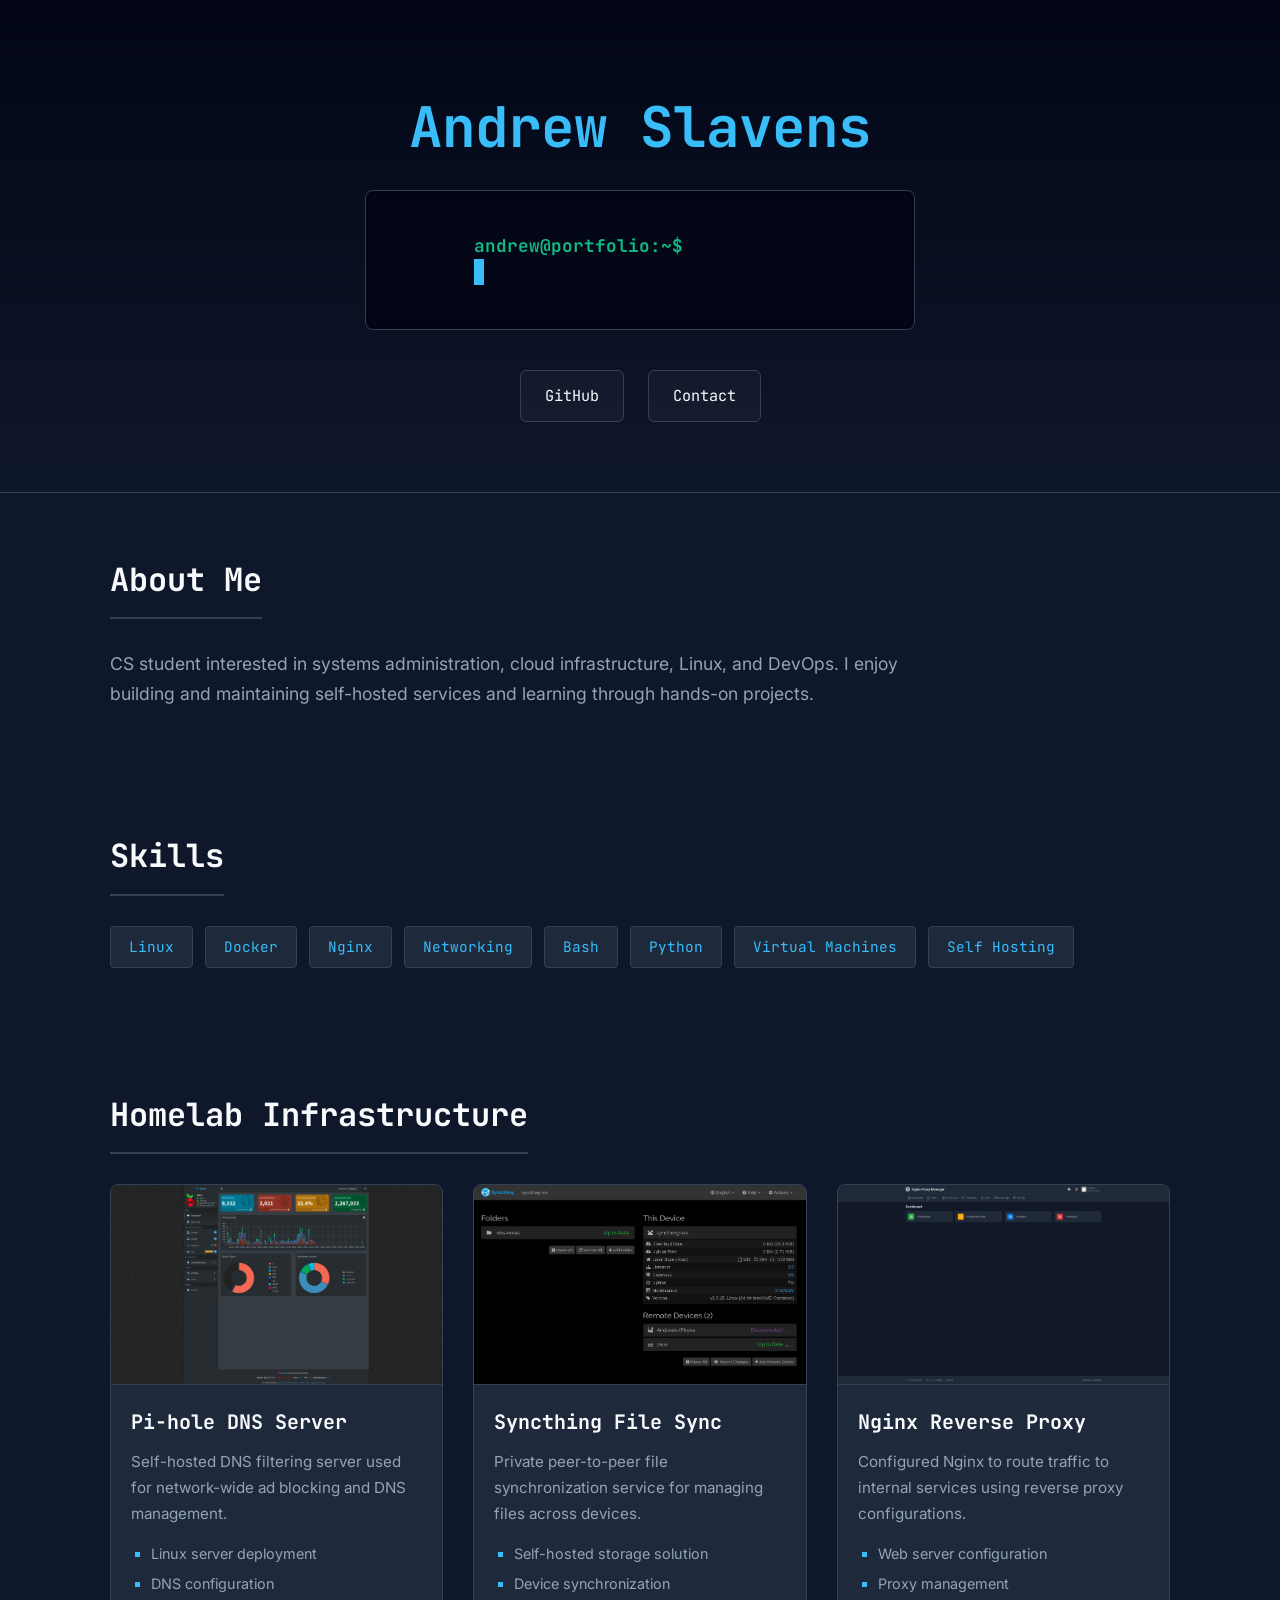
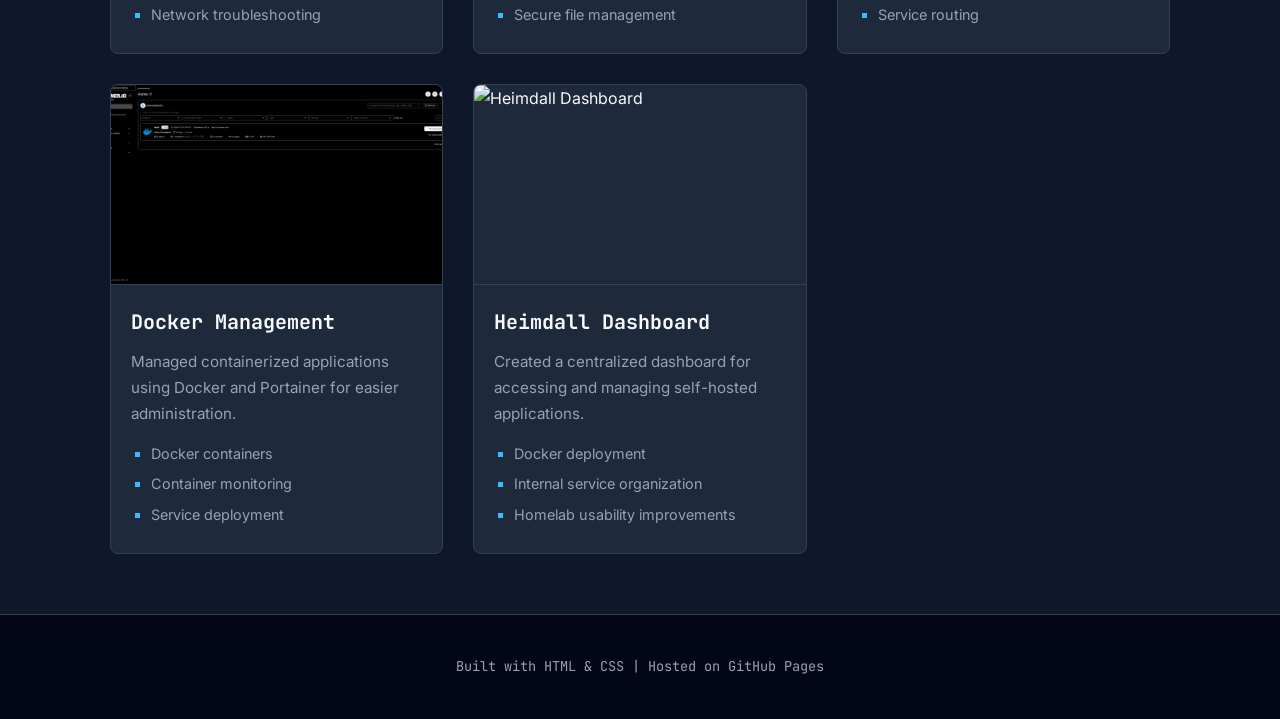
==== commit 9c331030: "Remove commented links from index.html Removed commented-out links section from header." ====
--- a/index.html
+++ b/index.html
@@ -25,15 +25,15 @@
         <a href="mailto:drewslavens8@gmail.com">Contact</a>
     </div>
 </header>
-
+<!--
     <div class="links">
         <a href="https://github.com/AlwaysAndrew8" target="_blank">
             GitHub
         </a>
         <a href="mailto:drewslavens8@gmail.com">
             Contact
-        </a>
-    </div>
+        </a> 
+    </div> -->
 </header>
 
 <section>
--- a/style.css
+++ b/style.css
@@ -183,12 +183,12 @@
     border-top: 1px solid var(--border-color);
     font-size: 0.85rem;
 }
-/* Terminal Typing Effect */
+/* Terminal Typing Effect - old
 .terminal-container {
     font-family: 'JetBrains Mono', monospace;
     font-size: 1.1rem;
     color: var(--text-muted);
-    background: #020617; /* Deep black for the terminal background */
+    background: #020617; Terminal background
     max-width: 550px;
     margin: 0 auto 30px;
     padding: 15px 20px;
@@ -196,8 +196,31 @@
     border: 1px solid var(--border-color);
     text-align: left;
     box-shadow: inset 0 0 10px rgba(0, 0, 0, 0.5);
-}
-
+} */
+
+.terminal-container {
+    font-family: 'JetBrains Mono', monospace;
+    font-size: 1.1rem;
+    color: var(--text-muted);
+    background: #020617; 
+    max-width: 550px;
+    margin: 0 auto 30px;
+    padding: 15px 20px;
+    border-radius: 8px;
+    border: 1px solid var(--border-color);
+    text-align: left;
+    box-shadow: inset 0 0 10px rgba(0, 0, 0, 0.5);
+    display: block; 
+    min-height: 85px; /* Reserves space for two lines so the page doesn't jump */
+    line-height: 1.5;
+    white-space: pre-wrap; /* Tells the browser to wrap text normally */
+    word-break: break-word; /* Ensures it breaks smoothly at the end of the line */
+}
+
+/* Hides the scrollbar in Chrome/Safari/Edge for a cleaner look */
+.terminal-container::-webkit-scrollbar {
+    display: none;
+}
 .prompt {
     color: #10b981; /* Standard terminal green */
     margin-right: 8px;
